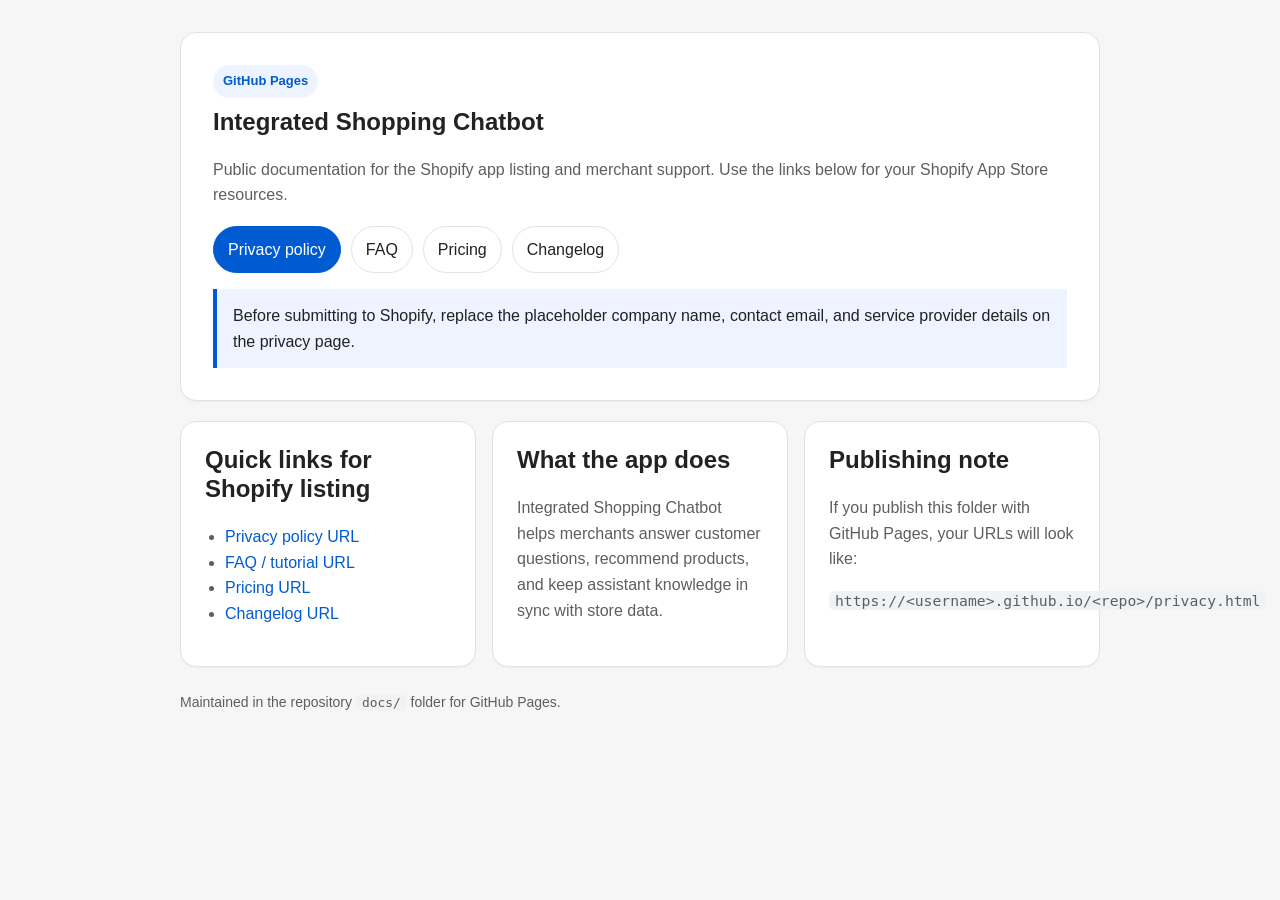
==== index.html @ 1a0be210 "Add public help pages for Shopify app listing" ====
<!doctype html>
<html lang="en">
  <head>
    <meta charset="UTF-8" />
    <meta name="viewport" content="width=device-width, initial-scale=1.0" />
    <title>Integrated Shopping Chatbot Docs</title>
    <link rel="stylesheet" href="./style.css" />
  </head>
  <body>
    <main class="container">
      <section class="hero">
        <span class="kicker">GitHub Pages</span>
        <h1>Integrated Shopping Chatbot</h1>
        <p>
          Public documentation for the Shopify app listing and merchant support.
          Use the links below for your Shopify App Store resources.
        </p>
        <nav class="nav">
          <a class="primary" href="./privacy.html">Privacy policy</a>
          <a href="./faq.html">FAQ</a>
          <a href="./pricing.html">Pricing</a>
          <a href="./changelog.html">Changelog</a>
        </nav>
        <div class="note">
          Before submitting to Shopify, replace the placeholder company name,
          contact email, and service provider details on the privacy page.
        </div>
      </section>

      <section class="grid">
        <article class="card">
          <h2>Quick links for Shopify listing</h2>
          <ul>
            <li><a href="./privacy.html">Privacy policy URL</a></li>
            <li><a href="./faq.html">FAQ / tutorial URL</a></li>
            <li><a href="./pricing.html">Pricing URL</a></li>
            <li><a href="./changelog.html">Changelog URL</a></li>
          </ul>
        </article>

        <article class="card">
          <h2>What the app does</h2>
          <p>
            Integrated Shopping Chatbot helps merchants answer customer questions,
            recommend products, and keep assistant knowledge in sync with store data.
          </p>
        </article>

        <article class="card">
          <h2>Publishing note</h2>
          <p>
            If you publish this folder with GitHub Pages, your URLs will look like:
          </p>
          <p><code>https://&lt;username&gt;.github.io/&lt;repo&gt;/privacy.html</code></p>
        </article>
      </section>

      <p class="footer">
        Maintained in the repository <code>docs/</code> folder for GitHub Pages.
      </p>
    </main>
  </body>
</html>
---- style.css ----
:root {
  color-scheme: light;
  --bg: #f6f6f7;
  --surface: #ffffff;
  --text: #202223;
  --muted: #5c5f62;
  --border: #dfe3e8;
  --accent: #005bd3;
  --accent-soft: #edf4ff;
}

* {
  box-sizing: border-box;
}

body {
  margin: 0;
  font-family: Inter, -apple-system, BlinkMacSystemFont, "Segoe UI", sans-serif;
  background: var(--bg);
  color: var(--text);
  line-height: 1.6;
}

a {
  color: var(--accent);
  text-decoration: none;
}

a:hover {
  text-decoration: underline;
}

.container {
  max-width: 960px;
  margin: 0 auto;
  padding: 32px 20px 64px;
}

.hero,
.card {
  background: var(--surface);
  border: 1px solid var(--border);
  border-radius: 16px;
  box-shadow: 0 1px 2px rgba(0, 0, 0, 0.04);
}

.hero {
  padding: 32px;
  margin-bottom: 20px;
}

.hero h1,
.card h1,
.card h2,
.card h3 {
  margin-top: 0;
  line-height: 1.2;
}

.hero p,
.card p,
.card li {
  color: var(--muted);
}

.nav {
  display: flex;
  flex-wrap: wrap;
  gap: 10px;
  margin-top: 18px;
}

.nav a {
  display: inline-flex;
  align-items: center;
  padding: 10px 14px;
  border-radius: 999px;
  border: 1px solid var(--border);
  background: var(--surface);
  color: var(--text);
}

.nav a.primary {
  background: var(--accent);
  border-color: var(--accent);
  color: white;
}

.grid {
  display: grid;
  grid-template-columns: repeat(auto-fit, minmax(240px, 1fr));
  gap: 16px;
}

.card {
  padding: 24px;
}

.kicker {
  display: inline-block;
  margin-bottom: 10px;
  padding: 6px 10px;
  border-radius: 999px;
  background: var(--accent-soft);
  color: var(--accent);
  font-size: 13px;
  font-weight: 600;
}

.note {
  margin-top: 16px;
  padding: 14px 16px;
  border-left: 4px solid var(--accent);
  background: var(--accent-soft);
  color: var(--text);
}

.meta {
  color: var(--muted);
  font-size: 14px;
}

.footer {
  margin-top: 24px;
  font-size: 14px;
  color: var(--muted);
}

ul,
ol {
  padding-left: 20px;
}

code {
  padding: 1px 6px;
  border-radius: 6px;
  background: #f1f2f3;
  font-family: ui-monospace, SFMono-Regular, Menlo, monospace;
  font-size: 0.92em;
}

hr {
  border: 0;
  border-top: 1px solid var(--border);
  margin: 24px 0;
}

@media (max-width: 640px) {
  .hero,
  .card {
    padding: 20px;
  }
}
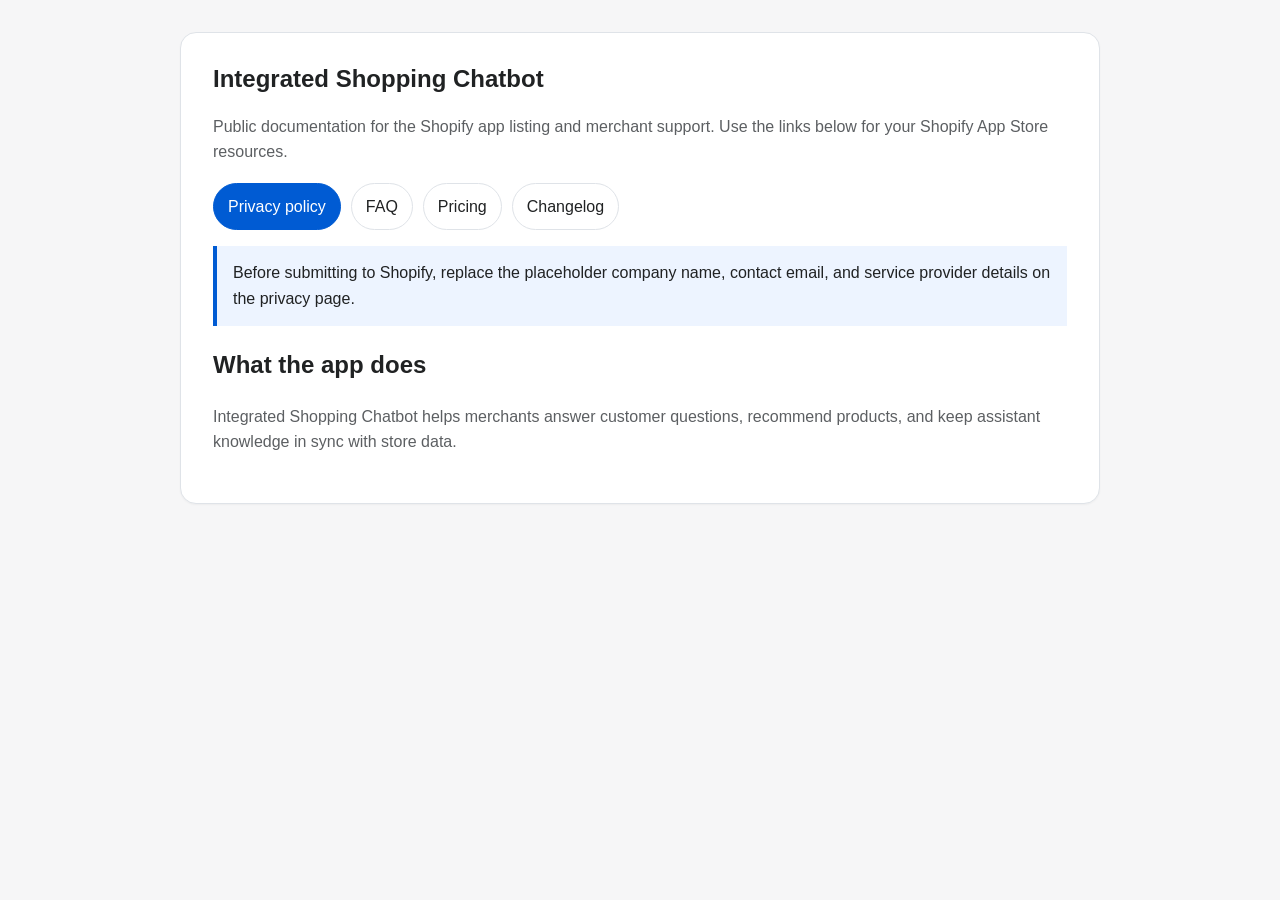
==== commit 13453ceb: "Simplify merchant homepage layout" ====
--- a/index.html
+++ b/index.html
@@ -9,7 +9,6 @@
   <body>
     <main class="container">
       <section class="hero">
-        <span class="kicker">GitHub Pages</span>
         <h1>Integrated Shopping Chatbot</h1>
         <p>
           Public documentation for the Shopify app listing and merchant support.
@@ -25,39 +24,12 @@
           Before submitting to Shopify, replace the placeholder company name,
           contact email, and service provider details on the privacy page.
         </div>
+        <h2>What the app does</h2>
+        <p>
+          Integrated Shopping Chatbot helps merchants answer customer questions,
+          recommend products, and keep assistant knowledge in sync with store data.
+        </p>
       </section>
-
-      <section class="grid">
-        <article class="card">
-          <h2>Quick links for Shopify listing</h2>
-          <ul>
-            <li><a href="./privacy.html">Privacy policy URL</a></li>
-            <li><a href="./faq.html">FAQ / tutorial URL</a></li>
-            <li><a href="./pricing.html">Pricing URL</a></li>
-            <li><a href="./changelog.html">Changelog URL</a></li>
-          </ul>
-        </article>
-
-        <article class="card">
-          <h2>What the app does</h2>
-          <p>
-            Integrated Shopping Chatbot helps merchants answer customer questions,
-            recommend products, and keep assistant knowledge in sync with store data.
-          </p>
-        </article>
-
-        <article class="card">
-          <h2>Publishing note</h2>
-          <p>
-            If you publish this folder with GitHub Pages, your URLs will look like:
-          </p>
-          <p><code>https://&lt;username&gt;.github.io/&lt;repo&gt;/privacy.html</code></p>
-        </article>
-      </section>
-
-      <p class="footer">
-        Maintained in the repository <code>docs/</code> folder for GitHub Pages.
-      </p>
     </main>
   </body>
 </html>
--- a/style.css
+++ b/style.css
@@ -86,25 +86,8 @@
   color: white;
 }
 
-.grid {
-  display: grid;
-  grid-template-columns: repeat(auto-fit, minmax(240px, 1fr));
-  gap: 16px;
-}
-
 .card {
   padding: 24px;
-}
-
-.kicker {
-  display: inline-block;
-  margin-bottom: 10px;
-  padding: 6px 10px;
-  border-radius: 999px;
-  background: var(--accent-soft);
-  color: var(--accent);
-  font-size: 13px;
-  font-weight: 600;
 }
 
 .note {
@@ -120,12 +103,6 @@
   font-size: 14px;
 }
 
-.footer {
-  margin-top: 24px;
-  font-size: 14px;
-  color: var(--muted);
-}
-
 ul,
 ol {
   padding-left: 20px;
@@ -137,6 +114,7 @@
   background: #f1f2f3;
   font-family: ui-monospace, SFMono-Regular, Menlo, monospace;
   font-size: 0.92em;
+  display: inline;
 }
 
 hr {
